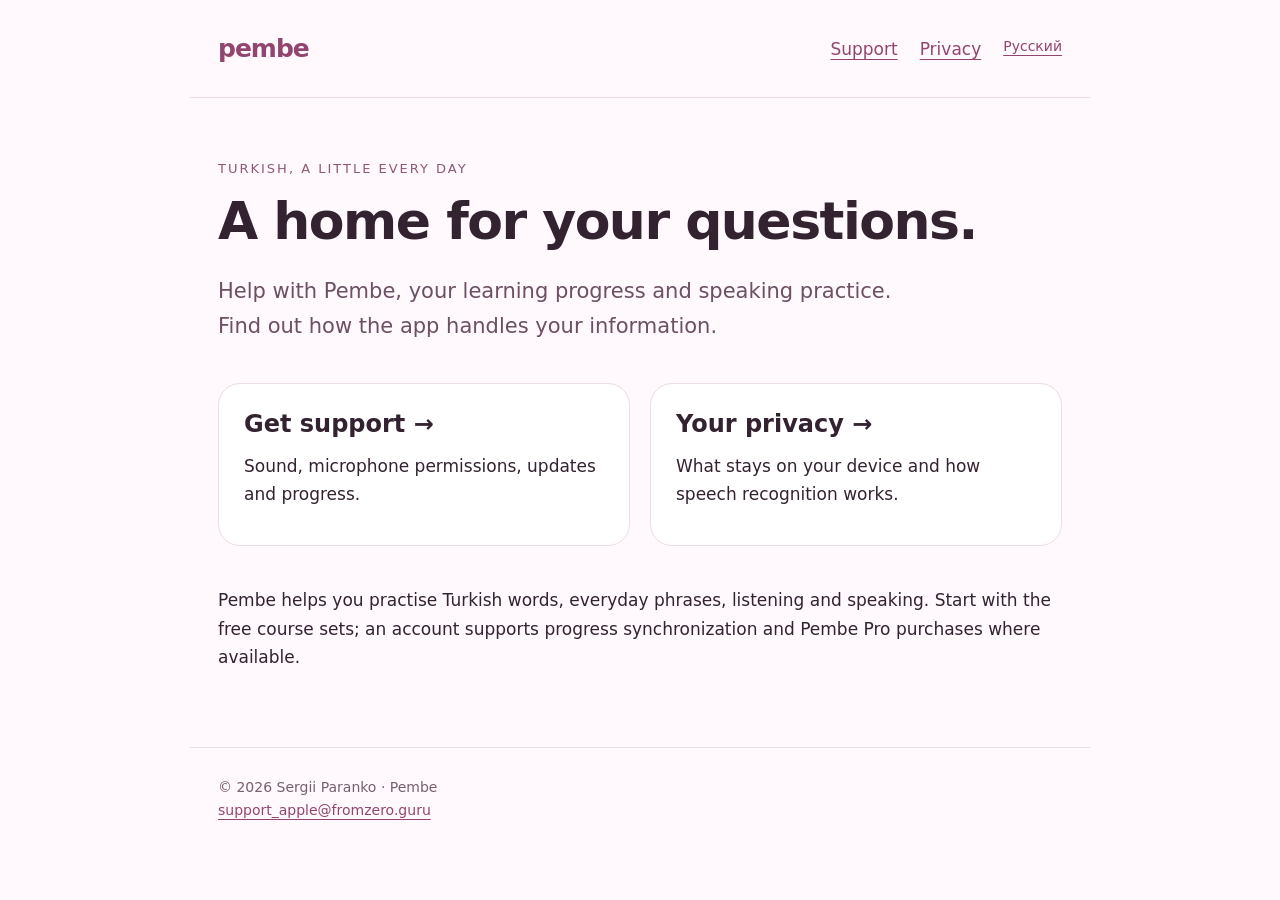
==== index.html @ 85258701 "Publish the Pembe support and privacy pages Co-Authored-By: Claude Opus 5.5 <noreply@anthropic.com>" ====
<!doctype html><html lang="en"><head><meta charset="utf-8"><meta name="viewport" content="width=device-width,initial-scale=1"><meta name="description" content="Pembe — Support and privacy"><title>Pembe — Support and privacy</title><link rel="stylesheet" href="style.css"></head><body><header><a class="brand" href="./">pembe</a><nav><a href="support/">Support</a><a href="privacy/">Privacy</a><a class="lang" href="ru/">Русский</a></nav></header><main><p class="tag">Turkish, a little every day</p><h1>A home for your questions.</h1><p class="lead">Help with Pembe, your learning progress and speaking practice. Find out how the app handles your information.</p><div class="cards"><a class="card" href="support/"><h2>Get support →</h2><p>Sound, microphone permissions, updates and progress.</p></a><a class="card" href="privacy/"><h2>Your privacy →</h2><p>What stays on your device and how speech recognition works.</p></a></div><p>Pembe helps you practise Turkish words, everyday phrases, listening and speaking. Start with the free course sets; an account supports progress synchronization and Pembe Pro purchases where available.</p></main><footer>© 2026 Sergii Paranko · Pembe<br><a href="mailto:support_apple@fromzero.guru">support_apple@fromzero.guru</a></footer></body></html>
---- style.css ----
*{box-sizing:border-box}body{margin:0;background:#fff8fc;color:#332331;font:17px/1.65 system-ui,-apple-system,sans-serif}header,main,footer{max-width:900px;margin:auto;padding:28px}header{display:flex;gap:30px;align-items:center;justify-content:space-between;border-bottom:1px solid #ecdce6}nav{display:flex;gap:22px;flex-wrap:wrap}a{color:#92456f;text-underline-offset:4px}a:hover{color:#5d2343}.brand{font-weight:800;font-size:25px;letter-spacing:-1px;text-decoration:none}main{padding-top:48px;padding-bottom:64px}h1{font-size:clamp(32px,6vw,52px);line-height:1.12;letter-spacing:-1.5px;margin:0 0 24px}h2{font-size:24px;line-height:1.3;margin:36px 0 12px}p{margin:12px 0}.lead{font-size:21px;color:#6c5063;max-width:700px}.tag{font-size:13px;text-transform:uppercase;letter-spacing:2px;color:#8b5976}.cards{display:grid;grid-template-columns:1fr 1fr;gap:20px;margin:40px 0}.card{display:block;background:white;border:1px solid #ecdce6;border-radius:22px;padding:25px;color:inherit;text-decoration:none}.card h2{margin:0 0 10px}.card:hover{border-color:#a86b8e}.note{background:#f6e9f1;border-radius:16px;padding:20px;margin:24px 0}footer{font-size:14px;color:#775f70;border-top:1px solid #ecdce6}.lang{font-size:14px}.body{max-width:760px}@media(max-width:600px){header{display:block}nav{margin-top:14px;gap:16px}.cards{grid-template-columns:1fr}header,main,footer{padding-left:22px;padding-right:22px}}
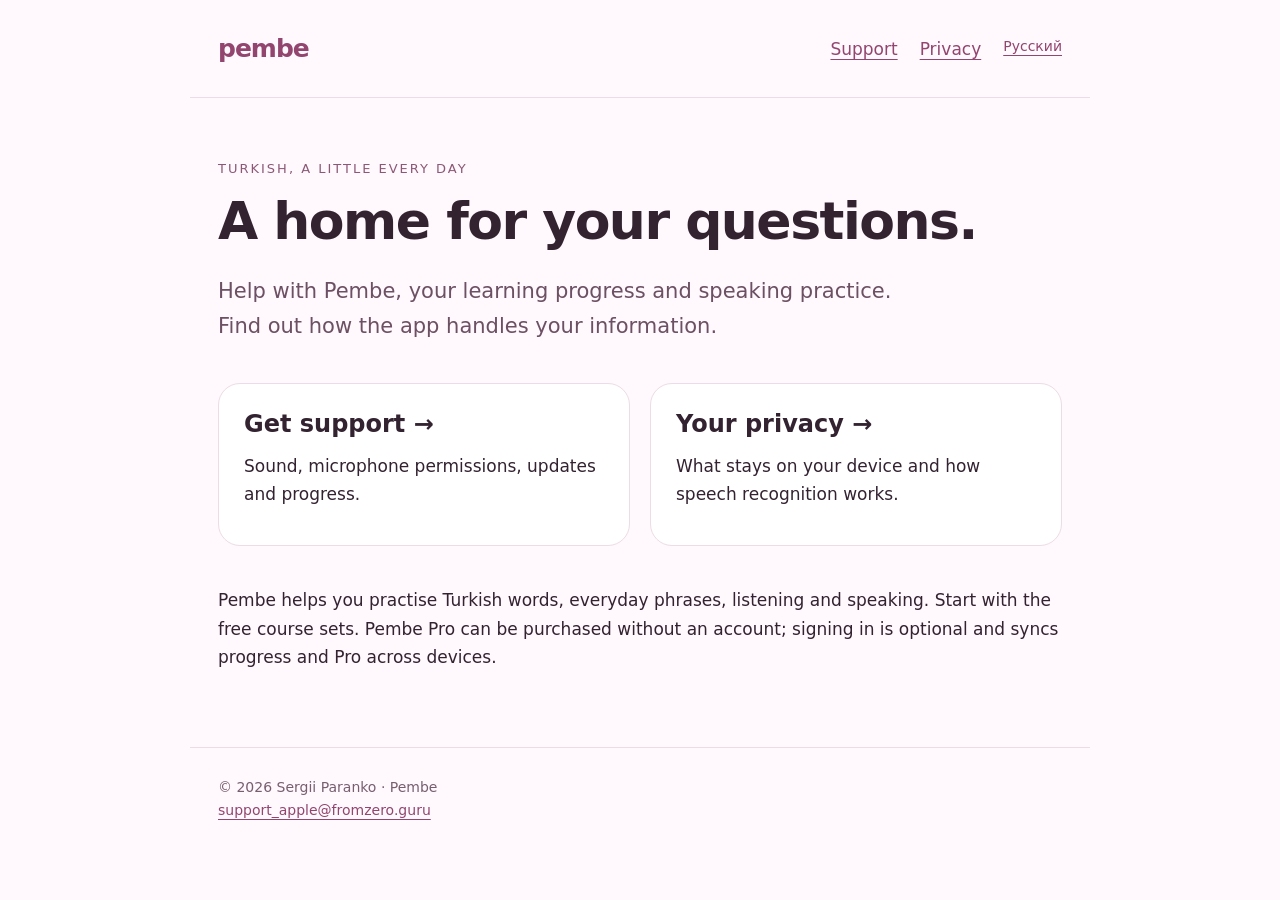
==== commit b7e8adc6: "Say Pembe Pro can be bought without an account Co-Authored-By: Claude Opus 5.5 <noreply@anthropic.co" ====
--- a/index.html
+++ b/index.html
@@ -1 +1 @@
-<!doctype html><html lang="en"><head><meta charset="utf-8"><meta name="viewport" content="width=device-width,initial-scale=1"><meta name="description" content="Pembe — Support and privacy"><title>Pembe — Support and privacy</title><link rel="stylesheet" href="style.css"></head><body><header><a class="brand" href="./">pembe</a><nav><a href="support/">Support</a><a href="privacy/">Privacy</a><a class="lang" href="ru/">Русский</a></nav></header><main><p class="tag">Turkish, a little every day</p><h1>A home for your questions.</h1><p class="lead">Help with Pembe, your learning progress and speaking practice. Find out how the app handles your information.</p><div class="cards"><a class="card" href="support/"><h2>Get support →</h2><p>Sound, microphone permissions, updates and progress.</p></a><a class="card" href="privacy/"><h2>Your privacy →</h2><p>What stays on your device and how speech recognition works.</p></a></div><p>Pembe helps you practise Turkish words, everyday phrases, listening and speaking. Start with the free course sets; an account supports progress synchronization and Pembe Pro purchases where available.</p></main><footer>© 2026 Sergii Paranko · Pembe<br><a href="mailto:support_apple@fromzero.guru">support_apple@fromzero.guru</a></footer></body></html>+<!doctype html><html lang="en"><head><meta charset="utf-8"><meta name="viewport" content="width=device-width,initial-scale=1"><meta name="description" content="Pembe — Support and privacy"><title>Pembe — Support and privacy</title><link rel="stylesheet" href="style.css"></head><body><header><a class="brand" href="./">pembe</a><nav><a href="support/">Support</a><a href="privacy/">Privacy</a><a class="lang" href="ru/">Русский</a></nav></header><main><p class="tag">Turkish, a little every day</p><h1>A home for your questions.</h1><p class="lead">Help with Pembe, your learning progress and speaking practice. Find out how the app handles your information.</p><div class="cards"><a class="card" href="support/"><h2>Get support →</h2><p>Sound, microphone permissions, updates and progress.</p></a><a class="card" href="privacy/"><h2>Your privacy →</h2><p>What stays on your device and how speech recognition works.</p></a></div><p>Pembe helps you practise Turkish words, everyday phrases, listening and speaking. Start with the free course sets. Pembe Pro can be purchased without an account; signing in is optional and syncs progress and Pro across devices.</p></main><footer>© 2026 Sergii Paranko · Pembe<br><a href="mailto:support_apple@fromzero.guru">support_apple@fromzero.guru</a></footer></body></html>
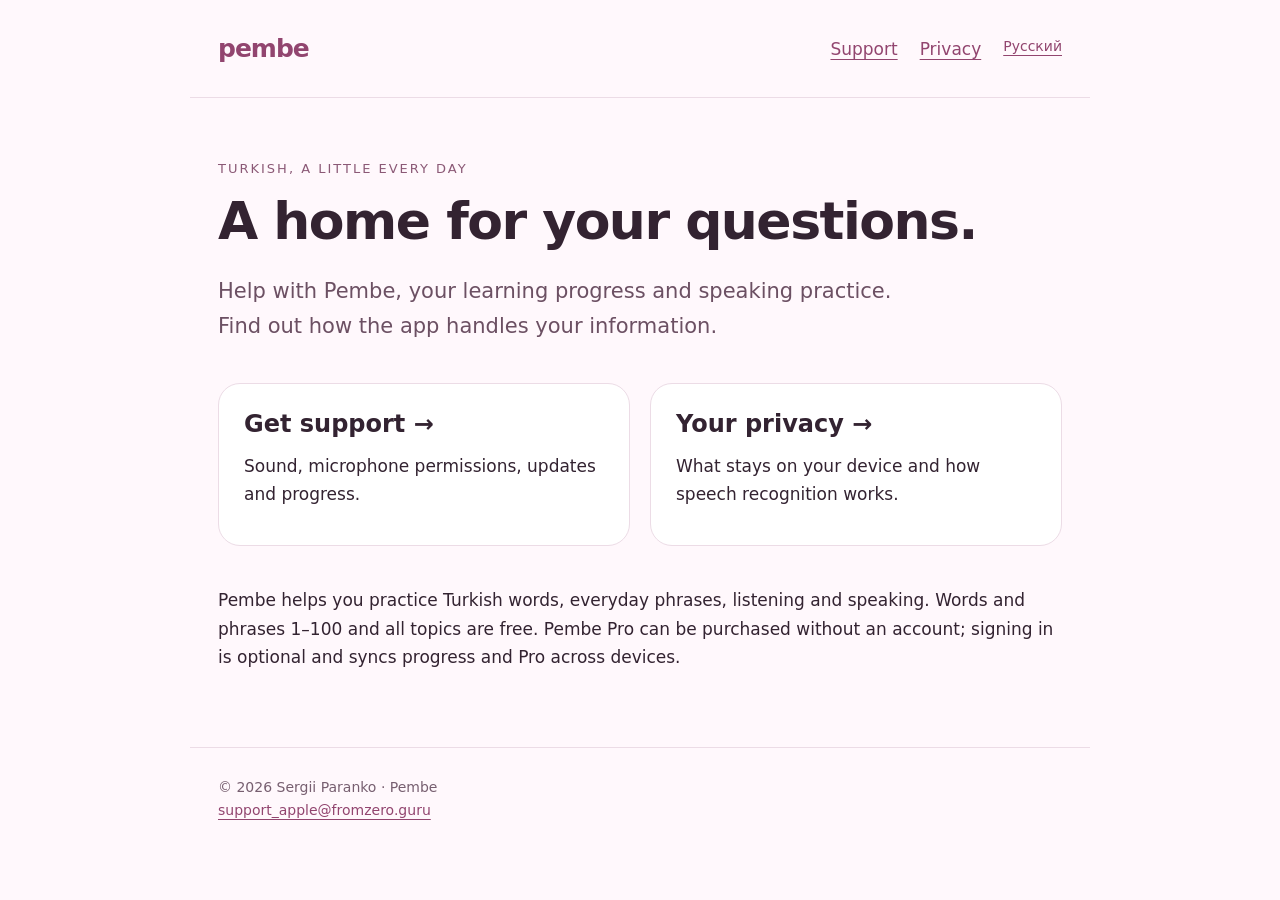
==== commit 314add14: "Fix support and privacy texts before App Store review US spelling and dates, plain wording for sign-" ====
--- a/index.html
+++ b/index.html
@@ -1 +1 @@
-<!doctype html><html lang="en"><head><meta charset="utf-8"><meta name="viewport" content="width=device-width,initial-scale=1"><meta name="description" content="Pembe — Support and privacy"><title>Pembe — Support and privacy</title><link rel="stylesheet" href="style.css"></head><body><header><a class="brand" href="./">pembe</a><nav><a href="support/">Support</a><a href="privacy/">Privacy</a><a class="lang" href="ru/">Русский</a></nav></header><main><p class="tag">Turkish, a little every day</p><h1>A home for your questions.</h1><p class="lead">Help with Pembe, your learning progress and speaking practice. Find out how the app handles your information.</p><div class="cards"><a class="card" href="support/"><h2>Get support →</h2><p>Sound, microphone permissions, updates and progress.</p></a><a class="card" href="privacy/"><h2>Your privacy →</h2><p>What stays on your device and how speech recognition works.</p></a></div><p>Pembe helps you practise Turkish words, everyday phrases, listening and speaking. Start with the free course sets. Pembe Pro can be purchased without an account; signing in is optional and syncs progress and Pro across devices.</p></main><footer>© 2026 Sergii Paranko · Pembe<br><a href="mailto:support_apple@fromzero.guru">support_apple@fromzero.guru</a></footer></body></html>+<!doctype html><html lang="en"><head><meta charset="utf-8"><meta name="viewport" content="width=device-width,initial-scale=1"><meta name="description" content="Pembe — Support and privacy"><title>Pembe — Support and privacy</title><link rel="stylesheet" href="style.css"></head><body><header><a class="brand" href="./">pembe</a><nav><a href="support/">Support</a><a href="privacy/">Privacy</a><a class="lang" href="ru/">Русский</a></nav></header><main><p class="tag">Turkish, a little every day</p><h1>A home for your questions.</h1><p class="lead">Help with Pembe, your learning progress and speaking practice. Find out how the app handles your information.</p><div class="cards"><a class="card" href="support/"><h2>Get support →</h2><p>Sound, microphone permissions, updates and progress.</p></a><a class="card" href="privacy/"><h2>Your privacy →</h2><p>What stays on your device and how speech recognition works.</p></a></div><p>Pembe helps you practice Turkish words, everyday phrases, listening and speaking. Words and phrases 1–100 and all topics are free. Pembe Pro can be purchased without an account; signing in is optional and syncs progress and Pro across devices.</p></main><footer>© 2026 Sergii Paranko · Pembe<br><a href="mailto:support_apple@fromzero.guru">support_apple@fromzero.guru</a></footer></body></html>
